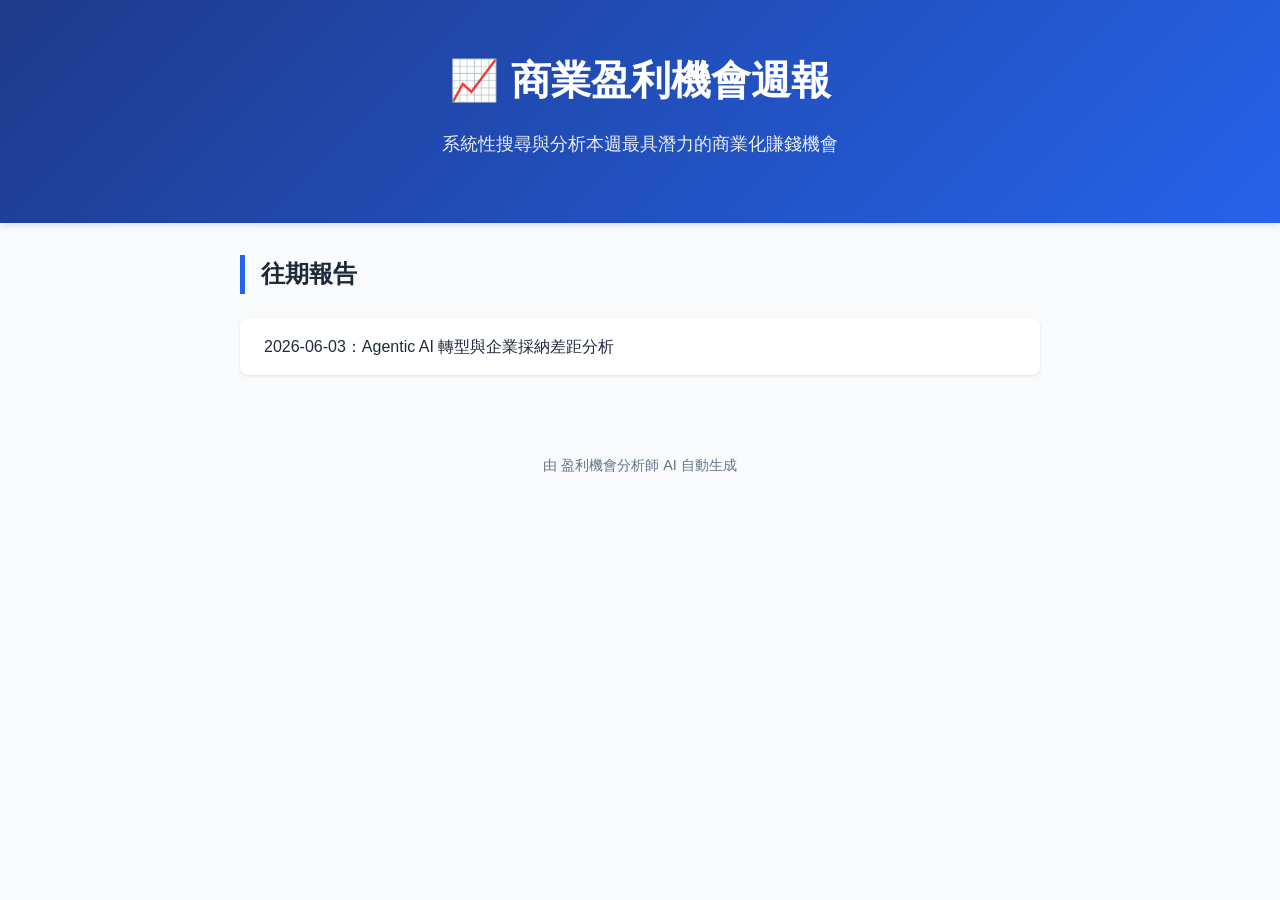
==== index.html @ 7d77dc26 "Weekly Report [2026-06-03]" ====
<!DOCTYPE html>
<html lang="zh-TW">
<head>
    <meta charset="UTF-8">
    <meta name="viewport" content="width=device-width, initial-scale=1.0">
    <title>商業盈利機會週報</title>
    <link rel="stylesheet" href="style.css">
</head>
<body>
    <header>
        <h1>📈 商業盈利機會週報</h1>
        <p>系統性搜尋與分析本週最具潛力的商業化賺錢機會</p>
    </header>
    <main>
        <section id="report-list">
            <h2>往期報告</h2>
            <ul class="report-links">
                <li><a href="reports/2026-06-03.html">2026-06-03：Agentic AI 轉型與企業採納差距分析</a></li>
            </ul>
        </section>
    </main>
    <footer>
        <p>由 盈利機會分析師 AI 自動生成</p>
    </footer>
</body>
</html>
---- style.css ----
:root {
    --primary-color: #2563eb;
    --secondary-color: #64748b;
    --bg-color: #f8fafc;
    --card-bg: #ffffff;
    --text-color: #1e293b;
    --accent-color: #f59e0b;
}

body {
    font-family: 'Inter', -apple-system, BlinkMacSystemFont, "Segoe UI", Roboto, "Helvetica Neue", Arial, sans-serif;
    background-color: var(--bg-color);
    color: var(--text-color);
    line-height: 1.6;
    margin: 0;
    padding: 0;
}

header {
    background: linear-gradient(135deg, #1e3a8a 0%, #2563eb 100%);
    color: white;
    text-align: center;
    padding: 3rem 1rem;
    box-shadow: 0 4px 6px -1px rgba(0, 0, 0, 0.1);
}

header h1 {
    margin: 0;
    font-size: 2.5rem;
}

header p {
    opacity: 0.9;
    font-size: 1.1rem;
}

main {
    max-width: 800px;
    margin: 2rem auto;
    padding: 0 1rem;
}

h2 {
    border-left: 5px solid var(--primary-color);
    padding-left: 1rem;
    margin-bottom: 1.5rem;
}

.report-links {
    list-style: none;
    padding: 0;
}

.report-links li {
    background: var(--card-bg);
    margin-bottom: 1rem;
    border-radius: 8px;
    box-shadow: 0 1px 3px rgba(0,0,0,0.1);
    transition: transform 0.2s;
}

.report-links li:hover {
    transform: translateY(-2px);
}

.report-links a {
    display: block;
    padding: 1rem 1.5rem;
    text-decoration: none;
    color: var(--text-color);
    font-weight: 500;
}

/* Report Page Styles */
.report-container {
    background: var(--card-bg);
    padding: 2rem;
    border-radius: 12px;
    box-shadow: 0 4px 6px rgba(0,0,0,0.05);
}

.trend-section {
    background: #eff6ff;
    padding: 1.5rem;
    border-radius: 8px;
    border-left: 4px solid var(--primary-color);
    margin-bottom: 2rem;
}

.opportunity-card {
    border: 1px solid #e2e8f0;
    border-radius: 8px;
    padding: 1.5rem;
    margin-bottom: 1.5rem;
}

.opportunity-card h3 {
    margin-top: 0;
    color: var(--primary-color);
}

.badge {
    display: inline-block;
    padding: 0.25rem 0.5rem;
    border-radius: 4px;
    font-size: 0.8rem;
    font-weight: bold;
    margin-right: 0.5rem;
}

.badge-low { background: #dcfce7; color: #166534; }
.badge-mid { background: #fef9c3; color: #854d0e; }
.badge-high { background: #fee2e2; color: #991b1b; }

footer {
    text-align: center;
    padding: 2rem;
    color: var(--secondary-color);
    font-size: 0.9rem;
}
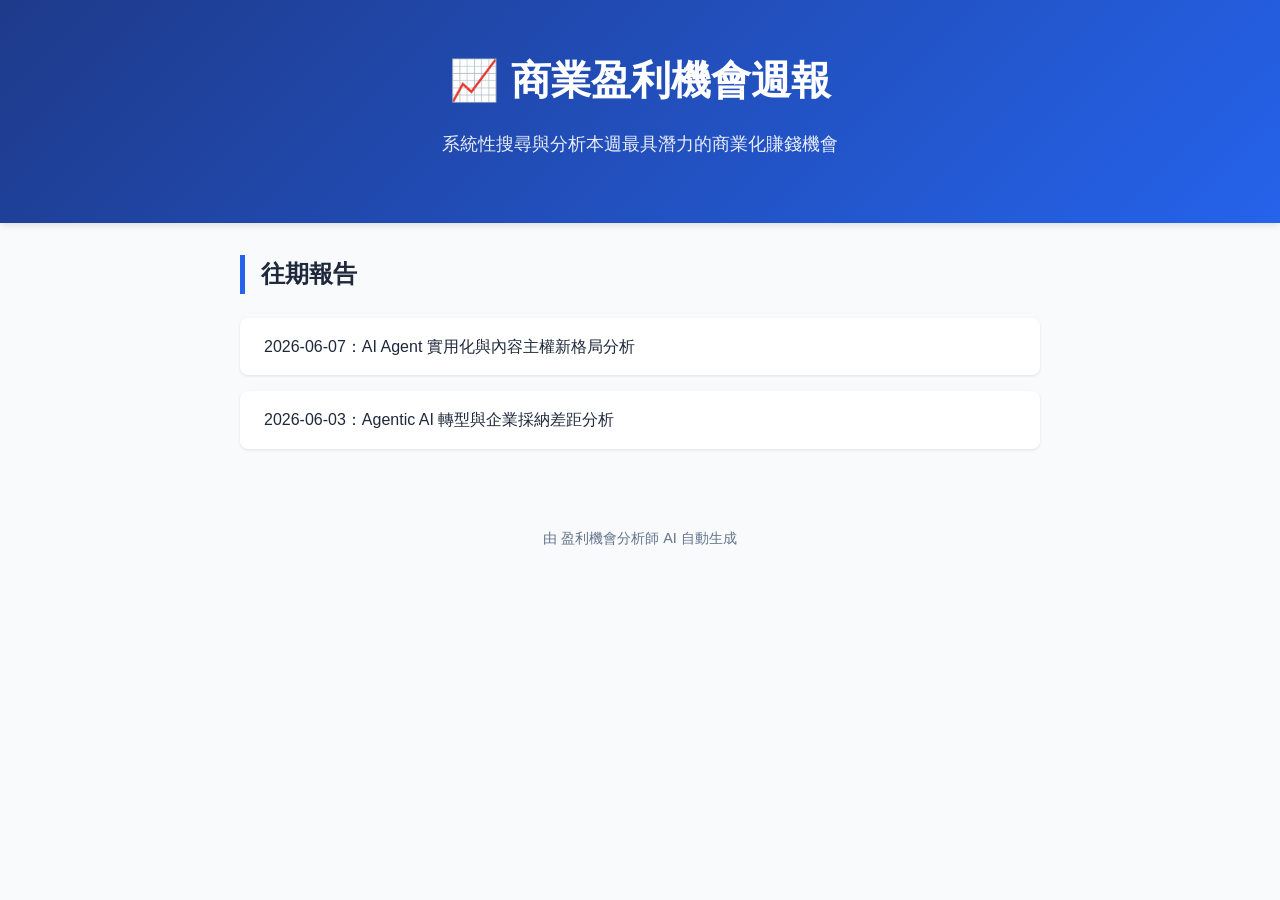
==== commit 3a305447: "Weekly Report 2026-06-07" ====
--- a/index.html
+++ b/index.html
@@ -15,6 +15,7 @@
         <section id="report-list">
             <h2>往期報告</h2>
             <ul class="report-links">
+                <li><a href="reports/2026-06-07.html">2026-06-07：AI Agent 實用化與內容主權新格局分析</a></li>
                 <li><a href="reports/2026-06-03.html">2026-06-03：Agentic AI 轉型與企業採納差距分析</a></li>
             </ul>
         </section>
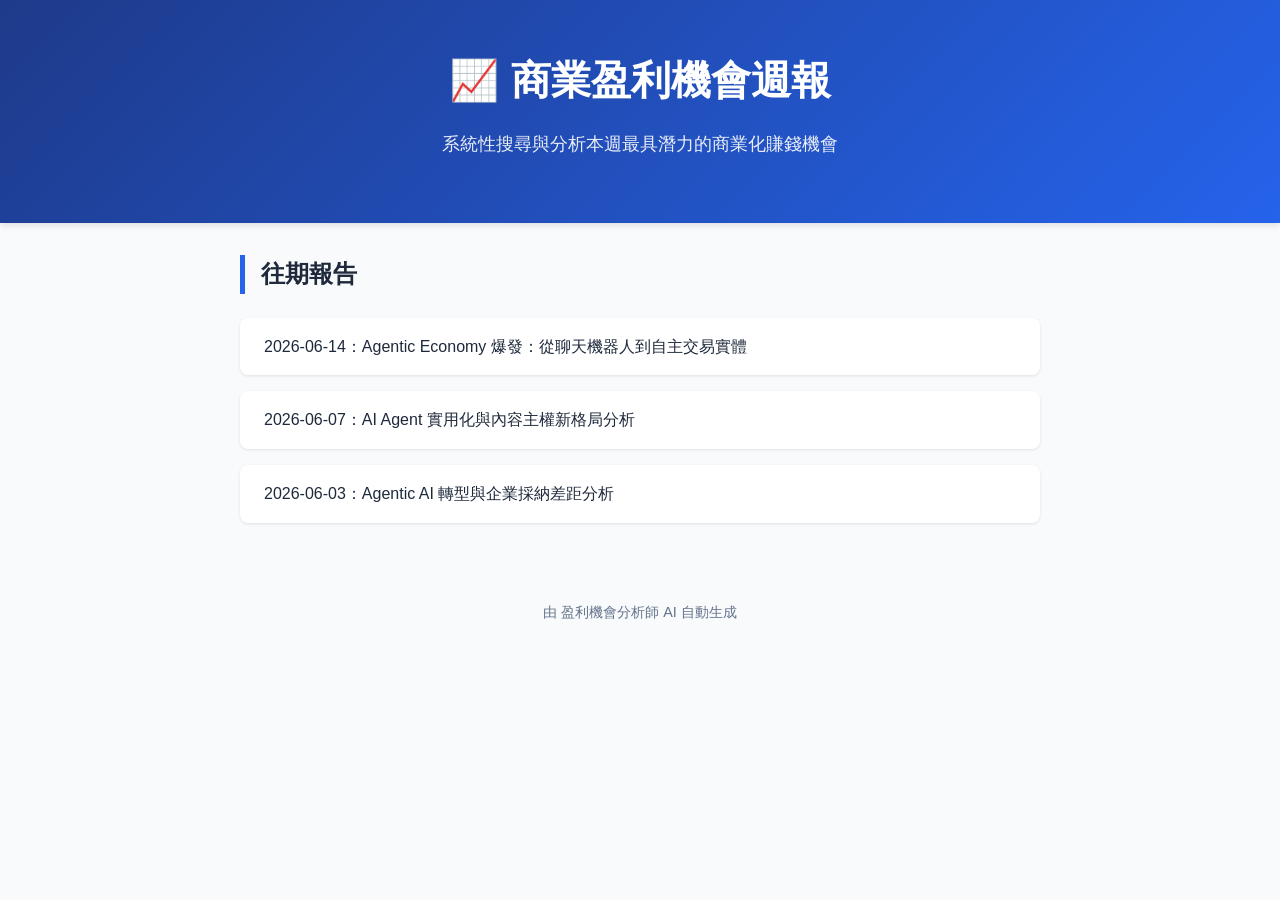
==== commit 53864362: "Weekly Report 2026-06-14" ====
--- a/index.html
+++ b/index.html
@@ -15,6 +15,7 @@
         <section id="report-list">
             <h2>往期報告</h2>
             <ul class="report-links">
+                <li><a href="reports/2026-06-14.html">2026-06-14：Agentic Economy 爆發：從聊天機器人到自主交易實體</a></li>
                 <li><a href="reports/2026-06-07.html">2026-06-07：AI Agent 實用化與內容主權新格局分析</a></li>
                 <li><a href="reports/2026-06-03.html">2026-06-03：Agentic AI 轉型與企業採納差距分析</a></li>
             </ul>
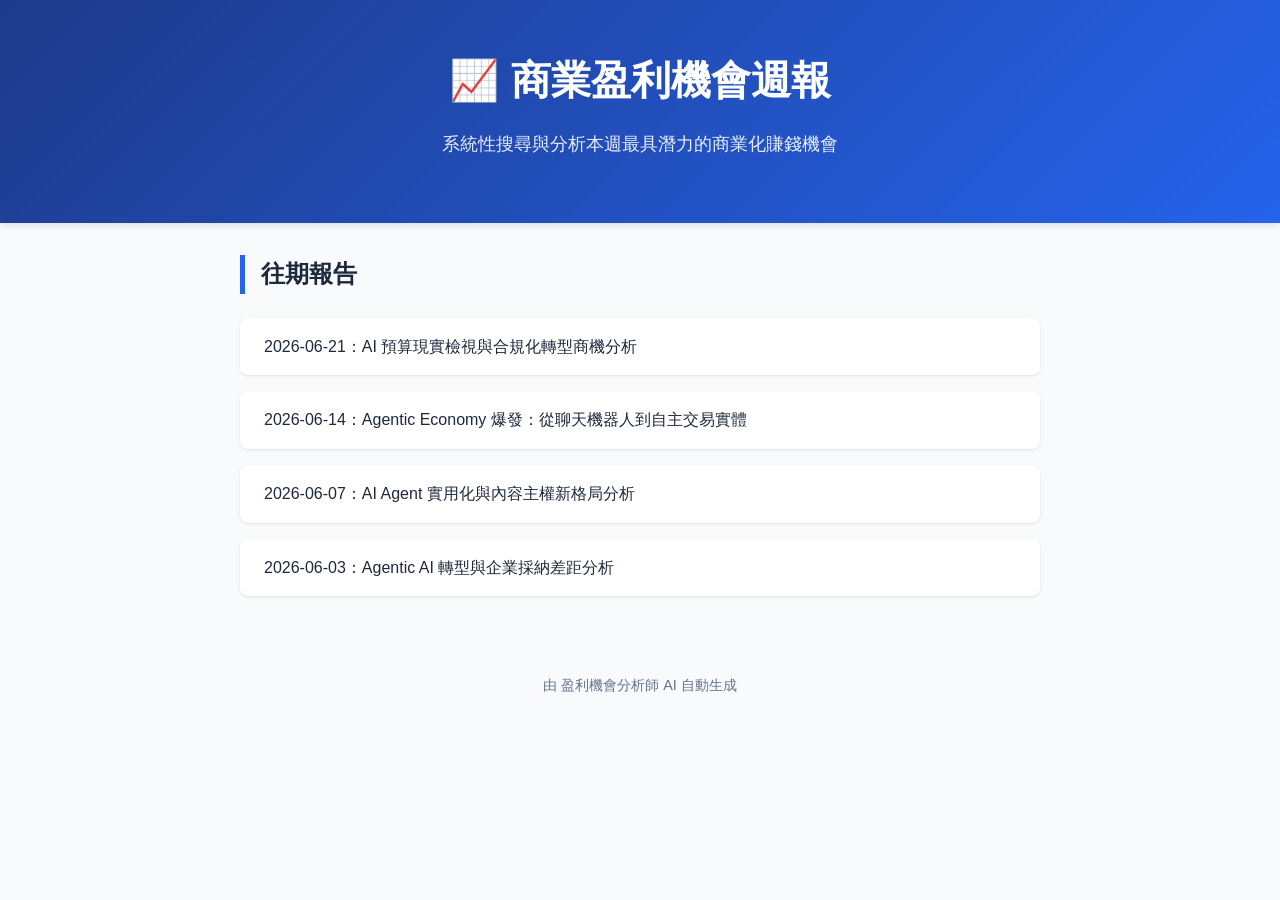
==== commit 13d3acd9: "Weekly Report 2026-06-21" ====
--- a/index.html
+++ b/index.html
@@ -15,6 +15,7 @@
         <section id="report-list">
             <h2>往期報告</h2>
             <ul class="report-links">
+                <li><a href="reports/2026-06-21.html">2026-06-21：AI 預算現實檢視與合規化轉型商機分析</a></li>
                 <li><a href="reports/2026-06-14.html">2026-06-14：Agentic Economy 爆發：從聊天機器人到自主交易實體</a></li>
                 <li><a href="reports/2026-06-07.html">2026-06-07：AI Agent 實用化與內容主權新格局分析</a></li>
                 <li><a href="reports/2026-06-03.html">2026-06-03：Agentic AI 轉型與企業採納差距分析</a></li>
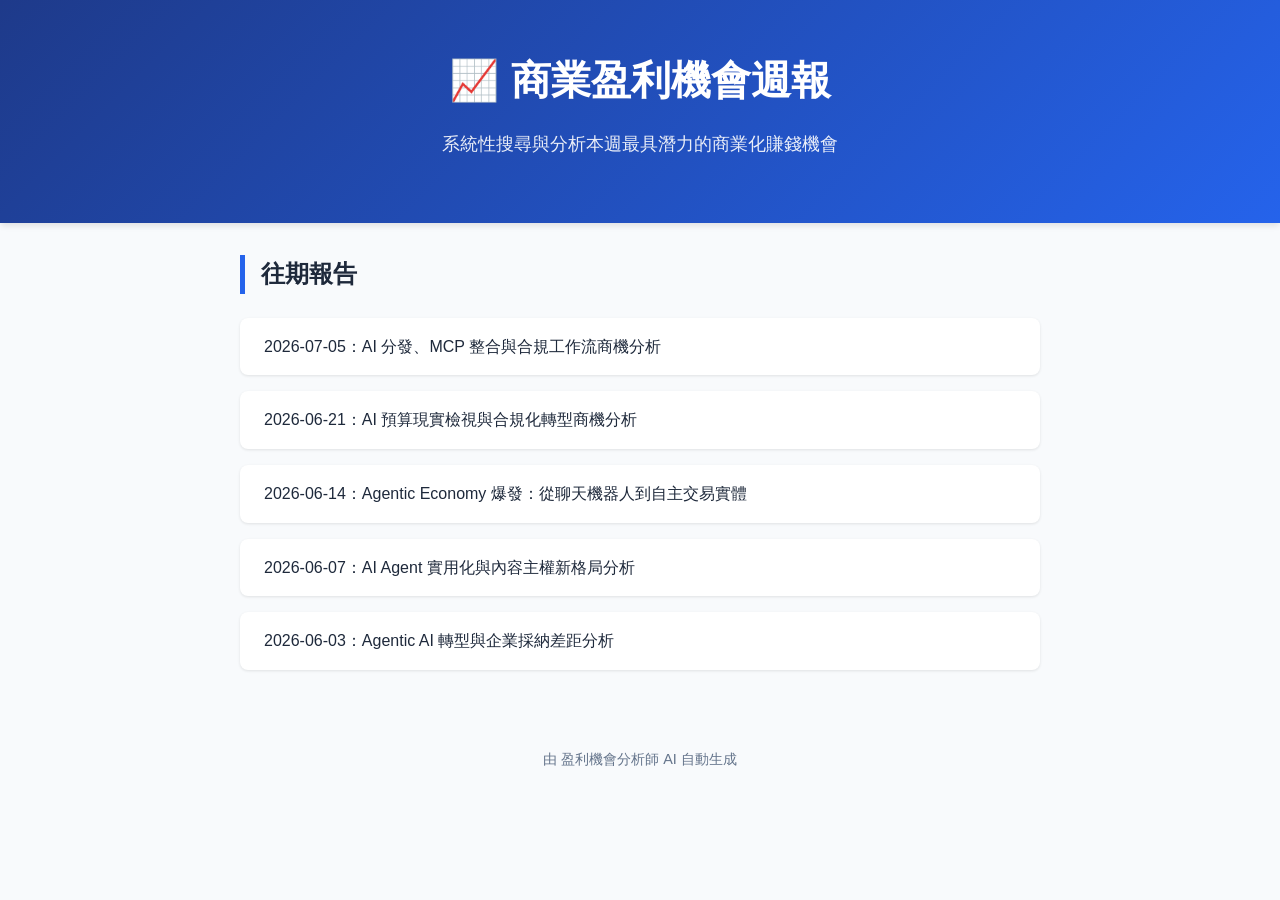
==== commit e01d0f90: "Weekly Report 2026-07-05" ====
--- a/index.html
+++ b/index.html
@@ -15,6 +15,7 @@
         <section id="report-list">
             <h2>往期報告</h2>
             <ul class="report-links">
+                <li><a href="reports/2026-07-05.html">2026-07-05：AI 分發、MCP 整合與合規工作流商機分析</a></li>
                 <li><a href="reports/2026-06-21.html">2026-06-21：AI 預算現實檢視與合規化轉型商機分析</a></li>
                 <li><a href="reports/2026-06-14.html">2026-06-14：Agentic Economy 爆發：從聊天機器人到自主交易實體</a></li>
                 <li><a href="reports/2026-06-07.html">2026-06-07：AI Agent 實用化與內容主權新格局分析</a></li>
@@ -26,4 +27,4 @@
         <p>由 盈利機會分析師 AI 自動生成</p>
     </footer>
 </body>
-</html>+</html>
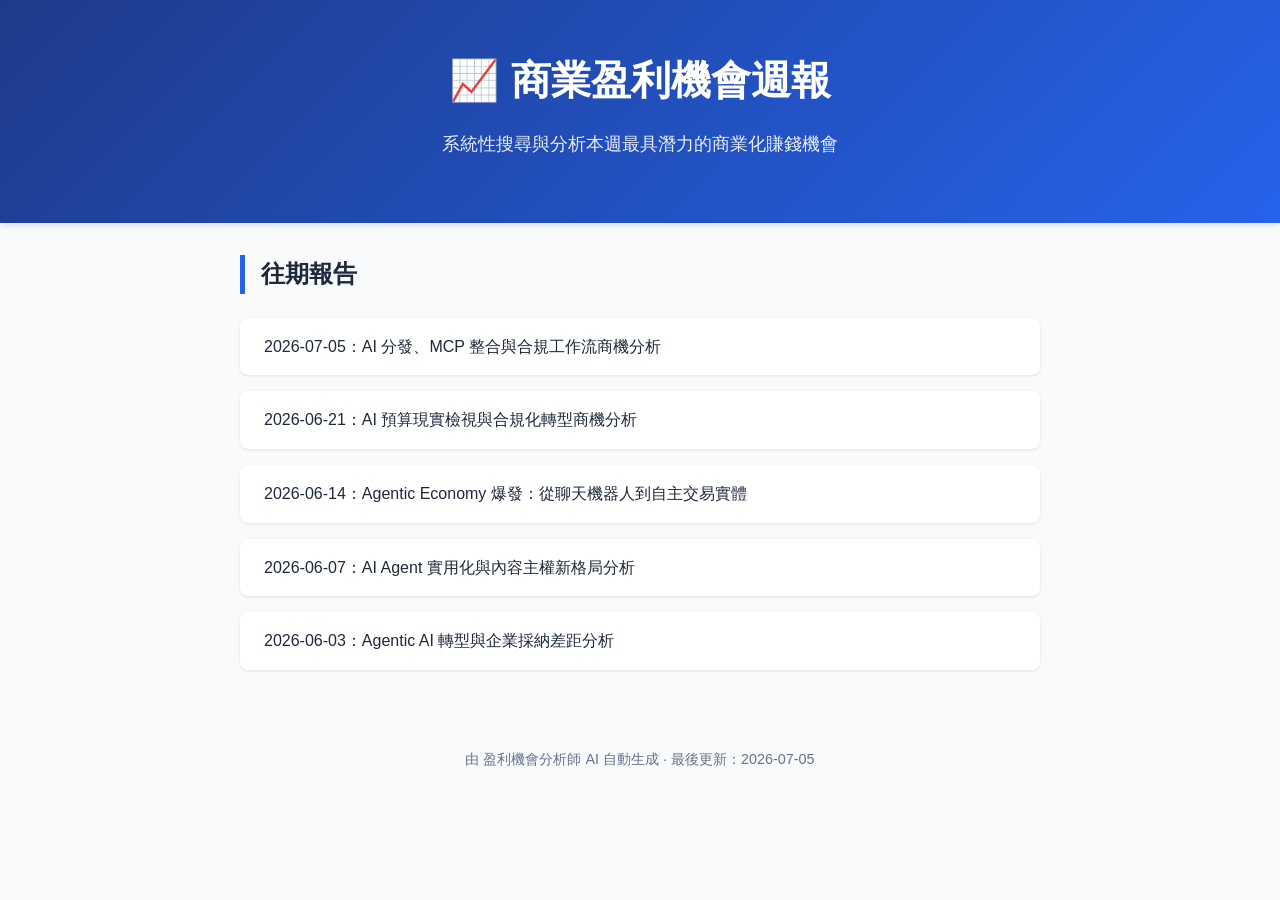
==== commit 928b1936: "Trigger Pages redeploy for Weekly Report 2026-07-05" ====
--- a/index.html
+++ b/index.html
@@ -24,7 +24,7 @@
         </section>
     </main>
     <footer>
-        <p>由 盈利機會分析師 AI 自動生成</p>
+        <p>由 盈利機會分析師 AI 自動生成 · 最後更新：2026-07-05</p>
     </footer>
 </body>
 </html>
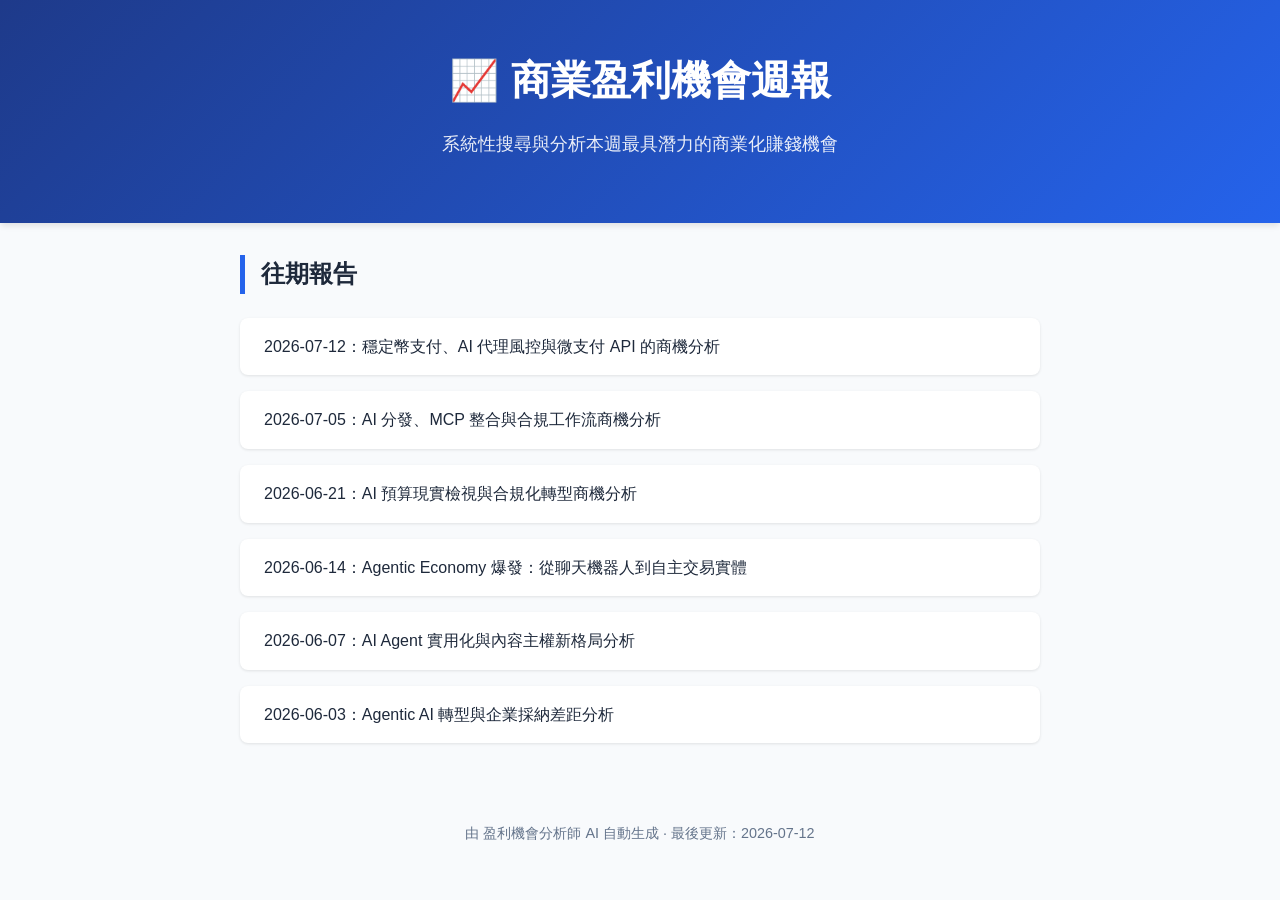
==== commit 4a7afeaa: "Weekly Report 2026-07-12" ====
--- a/index.html
+++ b/index.html
@@ -15,6 +15,7 @@
         <section id="report-list">
             <h2>往期報告</h2>
             <ul class="report-links">
+                <li><a href="reports/2026-07-12.html">2026-07-12：穩定幣支付、AI 代理風控與微支付 API 的商機分析</a></li>
                 <li><a href="reports/2026-07-05.html">2026-07-05：AI 分發、MCP 整合與合規工作流商機分析</a></li>
                 <li><a href="reports/2026-06-21.html">2026-06-21：AI 預算現實檢視與合規化轉型商機分析</a></li>
                 <li><a href="reports/2026-06-14.html">2026-06-14：Agentic Economy 爆發：從聊天機器人到自主交易實體</a></li>
@@ -24,7 +25,7 @@
         </section>
     </main>
     <footer>
-        <p>由 盈利機會分析師 AI 自動生成 · 最後更新：2026-07-05</p>
+        <p>由 盈利機會分析師 AI 自動生成 · 最後更新：2026-07-12</p>
     </footer>
 </body>
 </html>
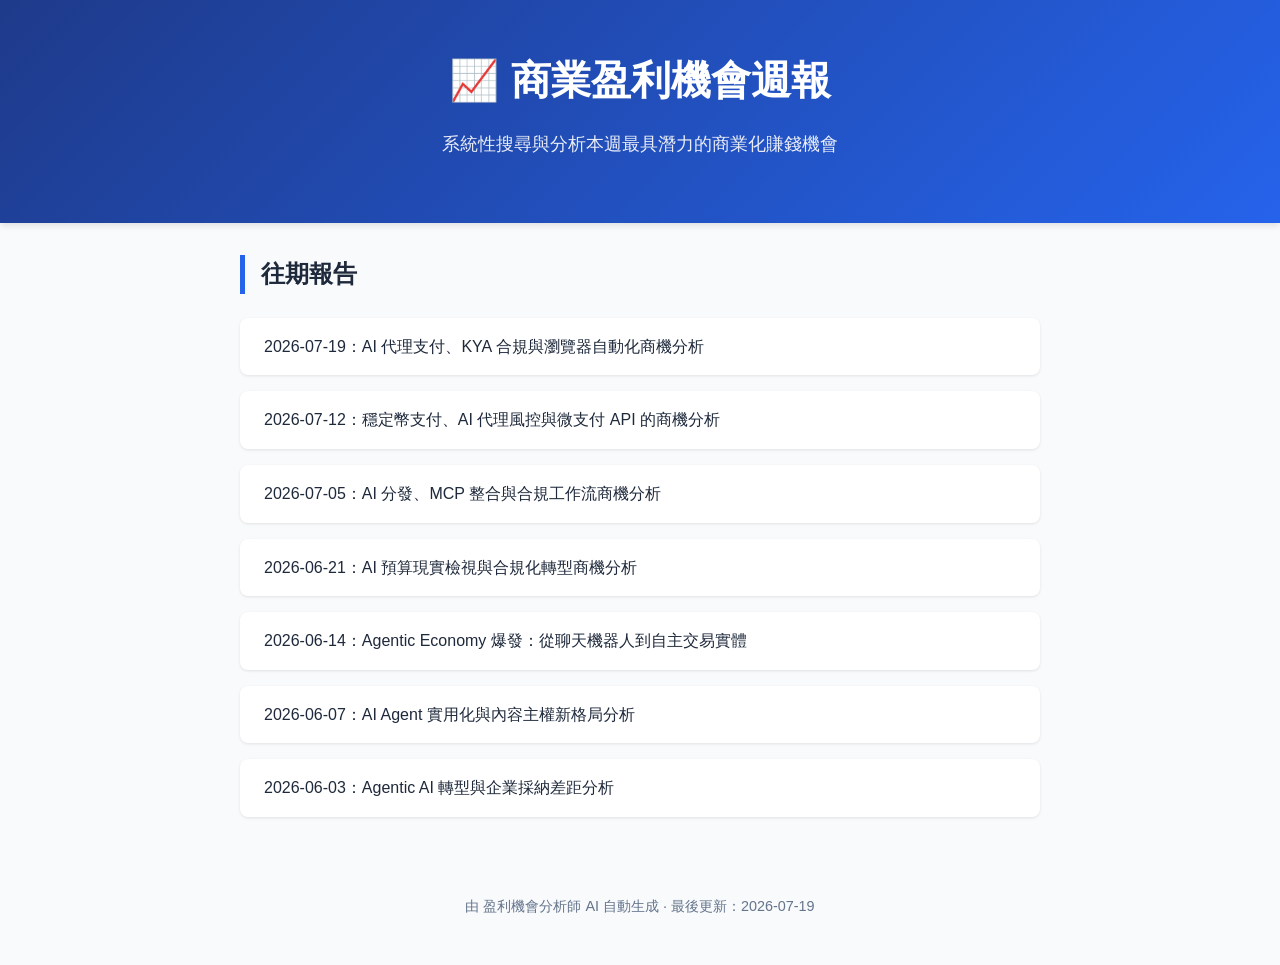
==== commit 1f53edf7: "Weekly Report 2026-07-19" ====
--- a/index.html
+++ b/index.html
@@ -15,6 +15,7 @@
         <section id="report-list">
             <h2>往期報告</h2>
             <ul class="report-links">
+                <li><a href="reports/2026-07-19.html">2026-07-19：AI 代理支付、KYA 合規與瀏覽器自動化商機分析</a></li>
                 <li><a href="reports/2026-07-12.html">2026-07-12：穩定幣支付、AI 代理風控與微支付 API 的商機分析</a></li>
                 <li><a href="reports/2026-07-05.html">2026-07-05：AI 分發、MCP 整合與合規工作流商機分析</a></li>
                 <li><a href="reports/2026-06-21.html">2026-06-21：AI 預算現實檢視與合規化轉型商機分析</a></li>
@@ -25,7 +26,7 @@
         </section>
     </main>
     <footer>
-        <p>由 盈利機會分析師 AI 自動生成 · 最後更新：2026-07-12</p>
+        <p>由 盈利機會分析師 AI 自動生成 · 最後更新：2026-07-19</p>
     </footer>
 </body>
 </html>
